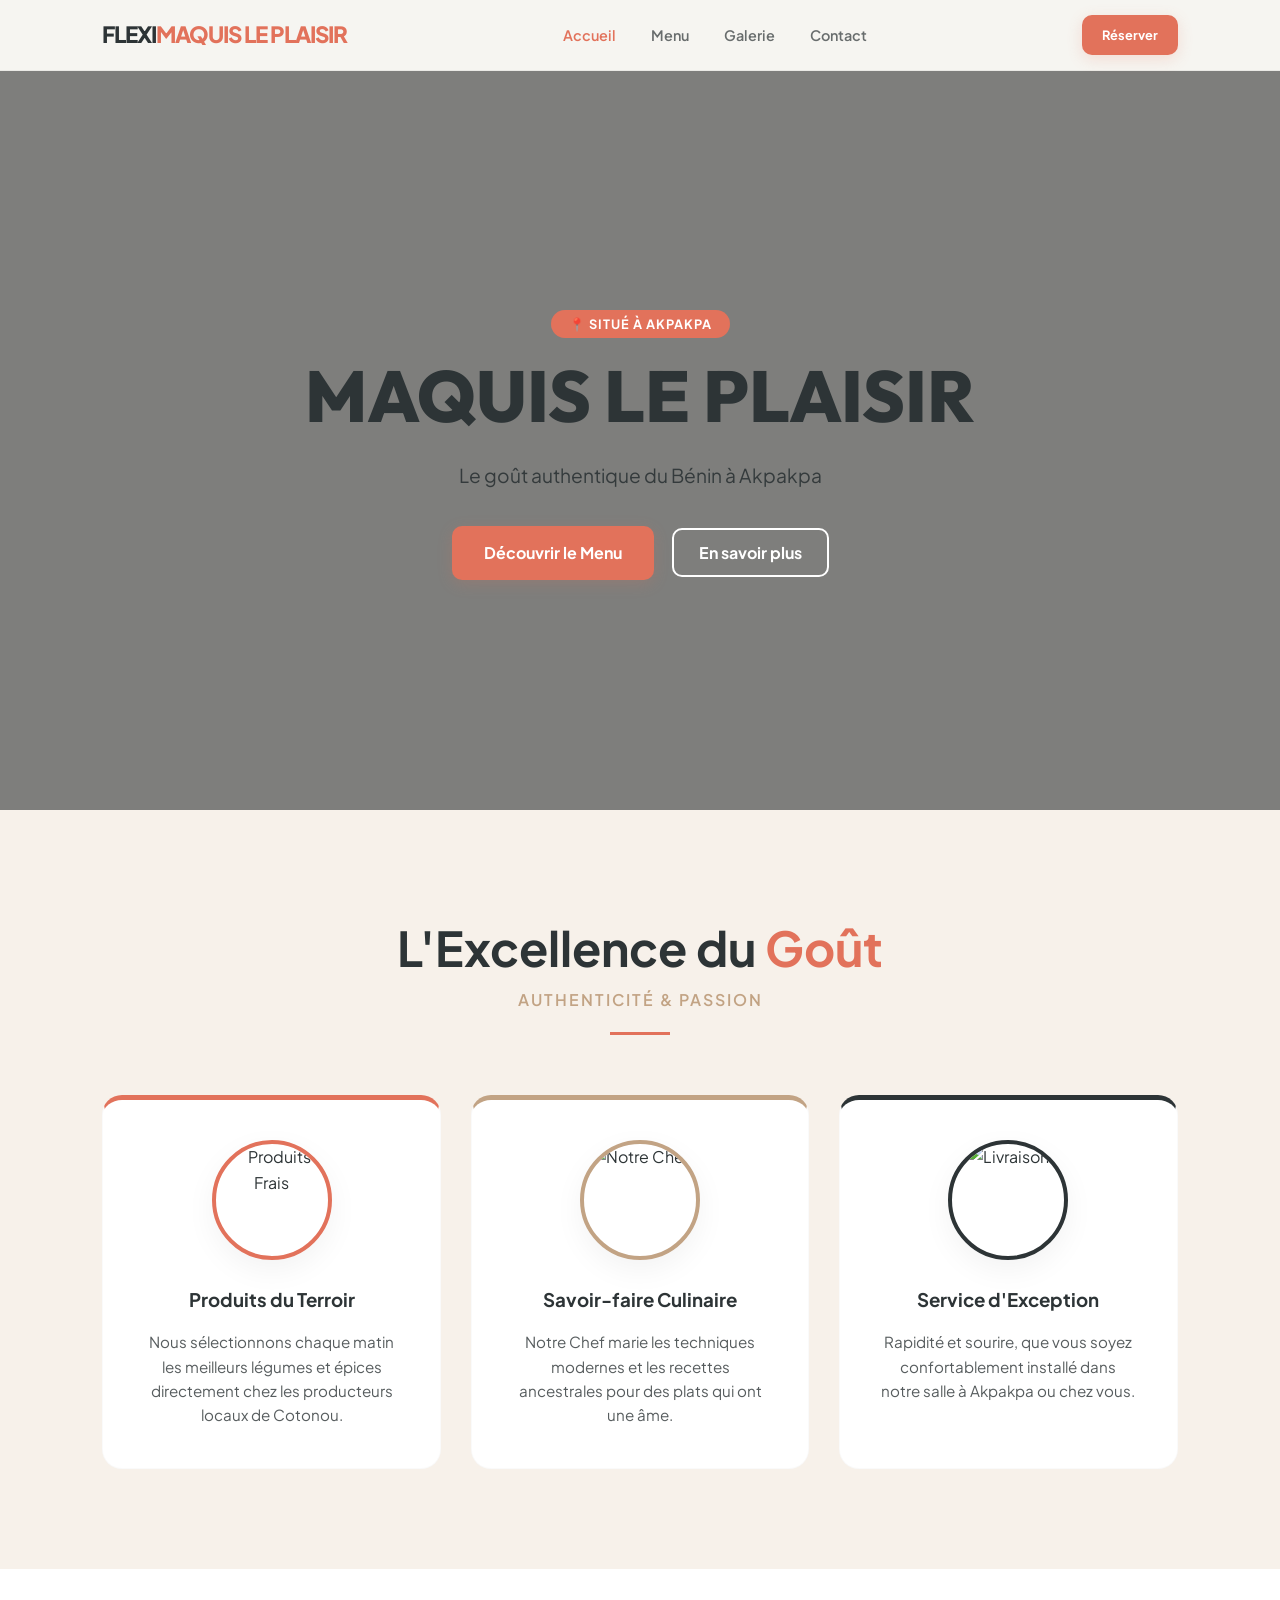
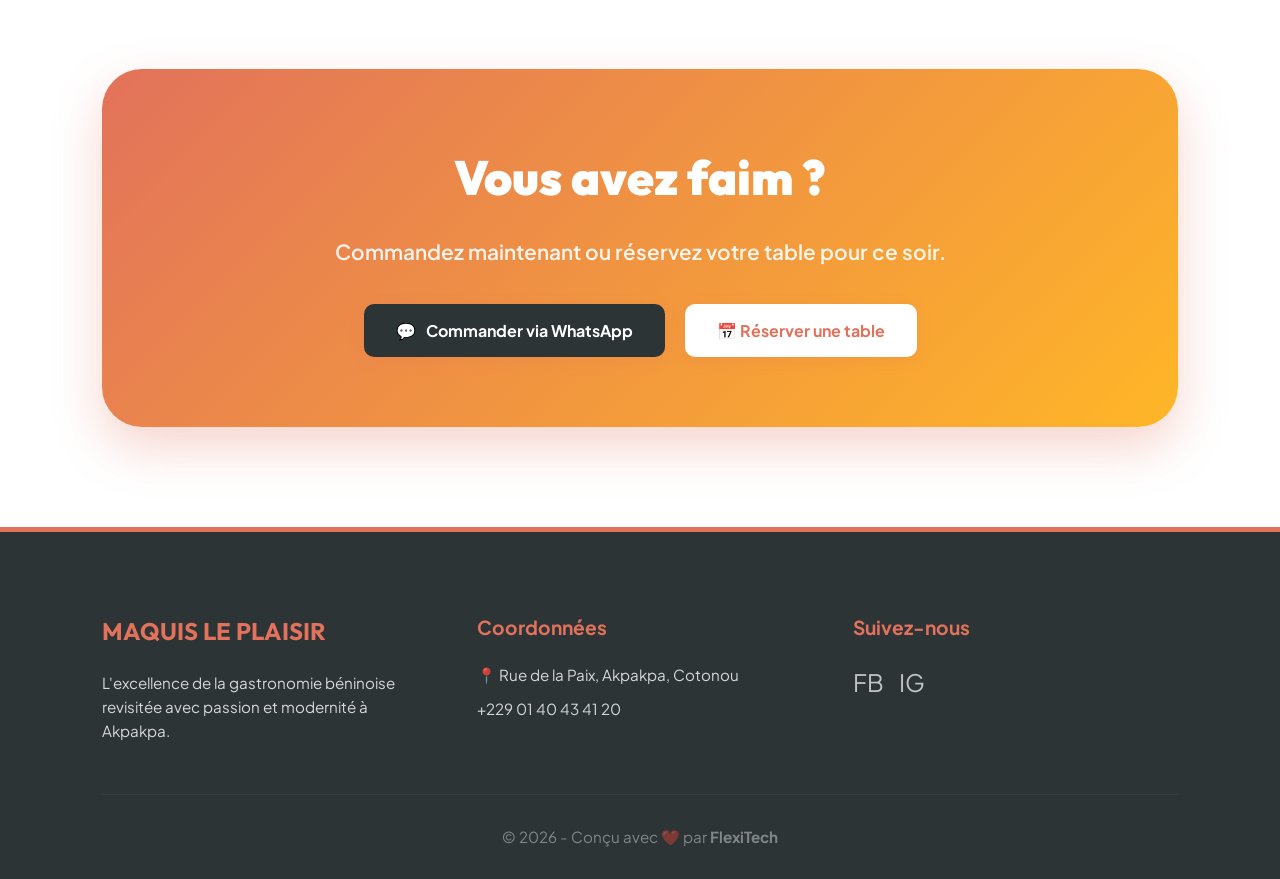
==== index.html @ 784c4c28 "Add files via upload" ====
<!DOCTYPE html>
<html lang="fr">
<head>
    <meta charset="UTF-8">
    <meta name="viewport" content="width=device-width, initial-scale=1.0">
    <title>Accueil | FlexiResto</title>
    <link href="https://fonts.googleapis.com/css2?family=Plus+Jakarta+Sans:wght@400;600;800&family=Outfit:wght@700;900&display=swap" rel="stylesheet">
    <link rel="stylesheet" href="https://cdnjs.cloudflare.com/ajax/libs/animate.css/4.1.1/animate.min.css"/>
    <link rel="stylesheet" href="css/theme.css">
</head>
<body>

    <nav class="navbar">
        <div class="logo">FLEXI<span>RESTO</span></div>
        
        <ul class="nav-links">
            <li><a href="index.html" class="active">Accueil</a></li>
            <li><a href="menu.html">Menu</a></li>
            <li><a href="galerie.html">Galerie</a></li>
            <li><a href="contact.html">Contact</a></li>
        </ul>

        <a href="reservation.html" class="btn-primary" style="padding: 10px 20px; font-size: 0.8rem;">Réserver</a>
    </nav>

    <header class="hero" style="background: linear-gradient(rgba(0,0,0,0.5), rgba(0,0,0,0.5)), url('assets/img/hero-bg.jpg') no-repeat center/cover;">
        <div class="content animate__animated animate__fadeIn">
            <span style="background: var(--primary); color: white; padding: 6px 18px; border-radius: 50px; font-weight: 700; font-size: 0.8rem; letter-spacing: 1px;">📍 SITUÉ À AKPAKPA</span>
            <h1 id="resto-name" style="margin-top: 20px; font-family: 'Outfit', sans-serif;">L'Art de la Cuisine</h1>
            <p id="resto-slogan" style="font-size: 1.2rem; max-width: 700px; margin: 20px auto; opacity: 0.9;">Une expérience culinaire unique, entre tradition et modernité.</p>
            
            <div class="cta-group" style="margin-top: 35px;">
                <a href="menu.html" class="btn-primary">Découvrir le Menu</a>
                <a href="#about" style="border: 2px solid white; color: white; padding: 12px 25px; border-radius: 10px; text-decoration: none; margin-left: 15px; font-weight: 700; transition: 0.3s;">En savoir plus</a>
            </div>
        </div>
    </header>

    <section id="about" style="background-color: var(--section-alt);">
        <div class="section-header" style="text-align: center; margin-bottom: 60px;">
            <h2 class="section-title" style="font-size: 3rem; color: var(--dark);">L'Excellence du <span style="color: var(--primary);">Goût</span></h2>
            <p style="color: var(--secondary); font-weight: 600; text-transform: uppercase; letter-spacing: 2px;">Authenticité & Passion</p>
            <div style="width: 60px; height: 3px; background: var(--primary); margin: 20px auto;"></div>
        </div>

        <div class="card-container">
            <div class="card-level-1" style="border-top: 5px solid var(--primary);">
                <div style="width: 120px; height: 120px; margin: 0 auto 25px; border-radius: 50%; overflow: hidden; border: 4px solid var(--primary); box-shadow: var(--shadow-soft);">
                    <img src="https://images.unsplash.com/photo-1540189549336-e6e99c3679fe?auto=format&fit=crop&w=200&q=80" alt="Produits Frais" style="width: 100%; height: 100%; object-fit: cover;">
                </div>
                <h3 style="margin-bottom: 15px;">Produits du Terroir</h3>
                <p style="font-size: 0.95rem; opacity: 0.8;">Nous sélectionnons chaque matin les meilleurs légumes et épices directement chez les producteurs locaux de Cotonou.</p>
            </div>
            
            <div class="card-level-1" style="border-top: 5px solid var(--secondary);">
                <div style="width: 120px; height: 120px; margin: 0 auto 25px; border-radius: 50%; overflow: hidden; border: 4px solid var(--secondary); box-shadow: var(--shadow-soft);">
                    <img src="https://images.unsplash.com/photo-1577219491135-ce391730fb2c?auto=format&fit=crop&w=200&q=80" alt="Notre Chef" style="width: 100%; height: 100%; object-fit: cover;">
                </div>
                <h3 style="margin-bottom: 15px;">Savoir-faire Culinaire</h3>
                <p style="font-size: 0.95rem; opacity: 0.8;">Notre Chef marie les techniques modernes et les recettes ancestrales pour des plats qui ont une âme.</p>
            </div>

            <div class="card-level-1" style="border-top: 5px solid var(--dark);">
                <div style="width: 120px; height: 120px; margin: 0 auto 25px; border-radius: 50%; overflow: hidden; border: 4px solid var(--dark); box-shadow: var(--shadow-soft);">
                    <img src="https://images.unsplash.com/photo-1513104890138-7c749659a591?auto=format&fit=crop&w=200&q=80" alt="Livraison" style="width: 100%; height: 100%; object-fit: cover;">
                </div>
                <h3 style="margin-bottom: 15px;">Service d'Exception</h3>
                <p style="font-size: 0.95rem; opacity: 0.8;">Rapidité et sourire, que vous soyez confortablement installé dans notre salle à Akpakpa ou chez vous.</p>
            </div>
        </div>
    </section>

    <section class="cta-final" style="padding: 100px 8%; text-align: center; background-color: var(--white);">
        <div style="background: linear-gradient(135deg, var(--primary), #FFB627); padding: 70px 40px; border-radius: 40px; color: white; box-shadow: 0 20px 50px rgba(226, 114, 91, 0.3);">
            <h2 style="font-size: 3rem; margin-bottom: 20px; font-weight: 900; font-family: 'Outfit', sans-serif;">Vous avez faim ?</h2>
            <p style="font-size: 1.3rem; margin-bottom: 35px; font-weight: 600; opacity: 0.9;">Commandez maintenant ou réservez votre table pour ce soir.</p>
            <div style="display: flex; justify-content: center; gap: 20px; flex-wrap: wrap;">
                <a href="https://wa.me/2290140434120" class="btn-primary" style="background: var(--dark); color: white; display: flex; align-items: center; gap: 10px;">
                    <span>💬</span> Commander via WhatsApp
                </a>
                <a href="reservation.html" class="btn-primary" style="background: white; color: var(--primary);">📅 Réserver une table</a>
            </div>
        </div>
    </section>

    <footer class="footer">
        <div class="footer-grid">
            <div style="text-align: left;">
                <h3 id="resto-name-footer" style="font-family: 'Outfit', sans-serif;">NOM DU RESTO</h3>
                <p style="max-width: 300px; margin-top: 15px;">L'excellence de la gastronomie béninoise revisitée avec passion et modernité à Akpakpa.</p>
            </div>
            <div style="text-align: left;">
                <h4 style="color: var(--primary); margin-bottom: 20px; font-size: 1.2rem;">Coordonnées</h4>
                <p id="resto-address" style="margin-bottom: 10px;">📍 Cotonou, Akpakpa</p>
                <p id="resto-tel">📞 +229 01 40 43 41 20</p>
            </div>
            <div style="text-align: left;">
                <h4 style="color: var(--primary); margin-bottom: 20px; font-size: 1.2rem;">Suivez-nous</h4>
                <div style="display: flex; gap: 15px; font-size: 1.5rem;">
                    <a href="#" style="text-decoration: none; color: white; opacity: 0.7;">FB</a>
                    <a href="#" style="text-decoration: none; color: white; opacity: 0.7;">IG</a>
                </div>
            </div>
        </div>
        <div class="footer-bottom">
            <p>© 2026 - Conçu avec ❤️ par <strong>FlexiTech</strong></p>
        </div>
    </footer>

    <script src="js/config.js"></script>
    <script>
        document.addEventListener("DOMContentLoaded", () => {
            if(typeof CONFIG !== 'undefined'){
                document.getElementById('resto-name').textContent = CONFIG.restoName;
                document.getElementById('resto-name-footer').textContent = CONFIG.restoName;
                document.getElementById('resto-slogan').textContent = CONFIG.slogan;
                document.getElementById('resto-address').textContent = "📍 " + CONFIG.address;
                document.title = CONFIG.restoName + " | Accueil";
            }
        });
    </script>
</body>
</html>
---- css/theme.css ----
/* Fichier : theme.css
   Style : Minimaliste Chic & Rythmé
   Couleurs : Terre cuite (Terracotta), Beige Sable, Anthracite
*/

@import url('https://fonts.googleapis.com/css2?family=Plus+Jakarta+Sans:wght@300;500;700;800&display=swap');

:root {
    --bg-color: #FDFCF8;      /* Blanc crème (Fond principal) */
    --section-alt: #F7F1EA;   /* Beige sable (Pour différencier les sections) */
    --primary: #E2725B;       /* Terracotta (Couleur d'accent) */
    --secondary: #C2A384;     /* Beige doré */
    --dark: #2D3436;          /* Gris charbon (Texte et Footer) */
    --white: #FFFFFF;
    --shadow-soft: 0 10px 30px rgba(0,0,0,0.05);
    --shadow-hover: 0 20px 40px rgba(226, 114, 91, 0.15);
    --transition: all 0.4s cubic-bezier(0.165, 0.84, 0.44, 1);
}

/* --- BASES --- */
* {
    margin: 0; 
    padding: 0; 
    box-sizing: border-box;
    font-family: 'Plus Jakarta Sans', sans-serif;
}

body {
    background-color: var(--bg-color);
    color: var(--dark);
    line-height: 1.6;
    overflow-x: hidden;
}

/* --- NAVIGATION (HORIZONTALE & FLUIDE) --- */
.navbar {
    display: flex;
    justify-content: space-between;
    align-items: center;
    padding: 15px 8%;
    background: rgba(253, 252, 248, 0.95);
    backdrop-filter: blur(10px);
    position: fixed;
    width: 100%;
    top: 0;
    z-index: 1000;
    border-bottom: 1px solid rgba(0,0,0,0.05);
}

.logo {
    font-size: 1.4rem;
    font-weight: 800;
    letter-spacing: -1px;
    text-decoration: none;
    color: var(--dark);
}

.logo span {
    color: var(--primary);
}

.nav-links {
    display: flex;
    list-style: none;
    gap: 35px;
}

.nav-links a {
    text-decoration: none;
    color: var(--dark);
    font-weight: 600;
    font-size: 0.9rem;
    transition: var(--transition);
    opacity: 0.7;
}

.nav-links a:hover, .nav-links a.active {
    color: var(--primary);
    opacity: 1;
}

/* --- SECTIONS (DIFFÉRENCIATION DE NIVEAU) --- */
section {
    padding: 100px 8%;
}

/* Alterne automatiquement le fond pour casser le blanc */
section:nth-child(even) {
    background-color: var(--section-alt);
}

/* --- CARTES (EFFETS DE PROFONDEUR) --- */
.card-container {
    display: grid;
    grid-template-columns: repeat(auto-fit, minmax(300px, 1fr));
    gap: 30px;
    margin-top: 40px;
}

.card-level-1 {
    background: var(--white);
    padding: 40px;
    border-radius: 20px;
    border: 1px solid rgba(0,0,0,0.02);
    transition: var(--transition);
    text-align: center;
}

/* Animation au survol : élévation et changement d'ombre */
.card-level-1:hover {
    transform: translateY(-12px);
    box-shadow: var(--shadow-hover);
    border-color: var(--primary);
}

/* --- BOUTONS --- */
.btn-primary {
    background-color: var(--primary);
    color: var(--white);
    padding: 14px 32px;
    border-radius: 10px;
    font-weight: 700;
    text-decoration: none;
    display: inline-block;
    transition: var(--transition);
    border: none;
    cursor: pointer;
    box-shadow: 0 4px 15px rgba(226, 114, 91, 0.2);
}

.btn-primary:hover {
    background-color: var(--dark);
    transform: scale(1.05);
    box-shadow: 0 8px 25px rgba(0,0,0,0.2);
}

/* --- HERO SECTION --- */
.hero {
    height: 90vh;
    display: flex;
    align-items: center;
    justify-content: center;
    text-align: center;
    padding-top: 80px;
}

.hero h1 {
    font-size: clamp(2.5rem, 6vw, 4.5rem);
    font-weight: 800;
    color: var(--dark);
    line-height: 1.1;
    margin-bottom: 25px;
}

.hero span {
    color: var(--primary);
}

/* Styles spécifiques pour la page Menu */
.menu-tabs {
    display: flex;
    justify-content: center;
    gap: 20px;
    margin-bottom: 50px;
    flex-wrap: wrap;
}

.tab-btn {
    padding: 10px 25px;
    border: 2px solid var(--secondary);
    background: transparent;
    color: var(--dark);
    border-radius: 50px;
    font-weight: 700;
    cursor: pointer;
    transition: var(--transition);
}

.tab-btn:hover, .tab-btn.active {
    background: var(--primary);
    border-color: var(--primary);
    color: white;
}

.menu-item-card {
    background: white;
    border-radius: 25px;
    overflow: hidden;
    box-shadow: var(--shadow-soft);
    transition: var(--transition);
    border: 1px solid rgba(0,0,0,0.05);
}

.menu-item-card:hover {
    transform: translateY(-10px);
    box-shadow: var(--shadow-hover);
}

.menu-img-container {
    position: relative;
    height: 220px;
    overflow: hidden;
}

.menu-img-container img {
    width: 100%;
    height: 100%;
    object-fit: cover;
    transition: 0.5s;
}

.menu-item-card:hover .menu-img-container img {
    transform: scale(1.1);
}

.price-tag {
    position: absolute;
    bottom: 15px;
    right: 15px;
    background: var(--white);
    color: var(--primary);
    padding: 8px 15px;
    border-radius: 50px;
    font-weight: 800;
    box-shadow: 0 5px 15px rgba(0,0,0,0.1);
}
/* --- STYLE GALERIE --- */
.gallery-grid {
    display: columns;
    column-count: 3; /* 3 colonnes sur PC */
    column-gap: 20px;
    padding: 40px 0;
}

@media (max-width: 900px) { .gallery-grid { column-count: 2; } }
@media (max-width: 600px) { .gallery-grid { column-count: 1; } }

.gallery-item {
    background: var(--white);
    margin-bottom: 20px;
    break-inside: avoid;
    border-radius: 20px;
    overflow: hidden;
    position: relative;
    cursor: pointer;
    box-shadow: var(--shadow-soft);
    transition: var(--transition);
}

.gallery-item img {
    width: 100%;
    display: block;
    transition: 0.6s;
}

.gallery-overlay {
    position: absolute;
    top: 0; left: 0; width: 100%; height: 100%;
    background: rgba(226, 114, 91, 0.8); /* Couleur Terracotta transparente */
    display: flex;
    align-items: center;
    justify-content: center;
    opacity: 0;
    transition: 0.4s;
    color: white;
    font-weight: 700;
    font-size: 1.2rem;
}

.gallery-item:hover .gallery-overlay { opacity: 1; }
.gallery-item:hover img { transform: scale(1.1); }
/* --- FOOTER (DÉMARQUÉ ET SOMBRE) --- */
/* --- STYLE CONTACT --- */
.contact-wrapper {
    display: grid;
    grid-template-columns: 1fr 1.5fr;
    gap: 50px;
    align-items: start;
}

@media (max-width: 900px) {
    .contact-wrapper { grid-template-columns: 1fr; }
}

.info-box {
    background: var(--section-alt);
    padding: 40px;
    border-radius: 30px;
}

.info-item {
    display: flex;
    align-items: center;
    gap: 20px;
    margin-bottom: 30px;
}

.info-icon {
    width: 50px;
    height: 50px;
    background: var(--white);
    display: flex;
    align-items: center;
    justify-content: center;
    border-radius: 15px;
    font-size: 1.5rem;
    box-shadow: var(--shadow-soft);
}

/* Formulaire Stylisé */
.contact-form {
    display: grid;
    gap: 20px;
}

.form-group {
    display: flex;
    flex-direction: column;
    gap: 8px;
}

.form-group input, .form-group textarea {
    padding: 15px;
    border: 1px solid rgba(0,0,0,0.1);
    border-radius: 10px;
    background: var(--white);
    font-size: 1rem;
    outline: none;
    transition: 0.3s;
}
/* --- STYLE RÉSERVATION --- */
.res-container {
    display: grid;
    grid-template-columns: 1fr 1.2fr;
    background: var(--white);
    border-radius: 30px;
    overflow: hidden;
    box-shadow: var(--shadow-hover);
    margin-top: -50px; /* Chevauchement sur le hero pour le style */
    position: relative;
    z-index: 10;
}

@media (max-width: 900px) {
    .res-container { grid-template-columns: 1fr; margin-top: 20px; }
    .res-image { height: 250px; }
}

.res-image {
    background: url('https://images.unsplash.com/photo-1550966841-3ee39b098199?auto=format&fit=crop&w=800&q=80') center/cover;
}

.res-form-side {
    padding: 50px;
}

.res-grid {
    display: grid;
    grid-template-columns: 1fr 1fr;
    gap: 20px;
    margin-bottom: 25px;
}

.input-icon-group {
    position: relative;
}

.input-icon-group span {
    position: absolute;
    left: 15px;
    top: 50%;
    transform: translateY(-50%);
    opacity: 0.5;
}

.input-icon-group input, .input-icon-group select {
    padding-left: 45px !important;
    width: 100%;
}
.form-group input:focus, .form-group textarea:focus {
    border-color: var(--primary);
    box-shadow: 0 0 10px rgba(226, 114, 91, 0.1);
}
.footer {
    background-color: var(--dark);
    color: var(--white);
    padding: 80px 8% 30px;
    border-top: 5px solid var(--primary);
}

.footer-grid {
    display: grid;
    grid-template-columns: repeat(auto-fit, minmax(250px, 1fr));
    gap: 50px;
    margin-bottom: 50px;
}

.footer h3 {
    font-size: 1.5rem;
    margin-bottom: 20px;
    color: var(--primary);
}

.footer p {
    opacity: 0.8;
    font-size: 0.95rem;
}

.footer-links {
    list-style: none;
}

.footer-links li {
    margin-bottom: 12px;
}

.footer-links a {
    color: var(--white);
    text-decoration: none;
    opacity: 0.7;
    transition: 0.3s;
}

.footer-links a:hover {
    opacity: 1;
    color: var(--primary);
    padding-left: 5px;
}

.footer-bottom {
    text-align: center;
    padding-top: 30px;
    border-top: 1px solid rgba(255, 255, 255, 0.1);
    font-size: 0.85rem;
    opacity: 0.5;
}
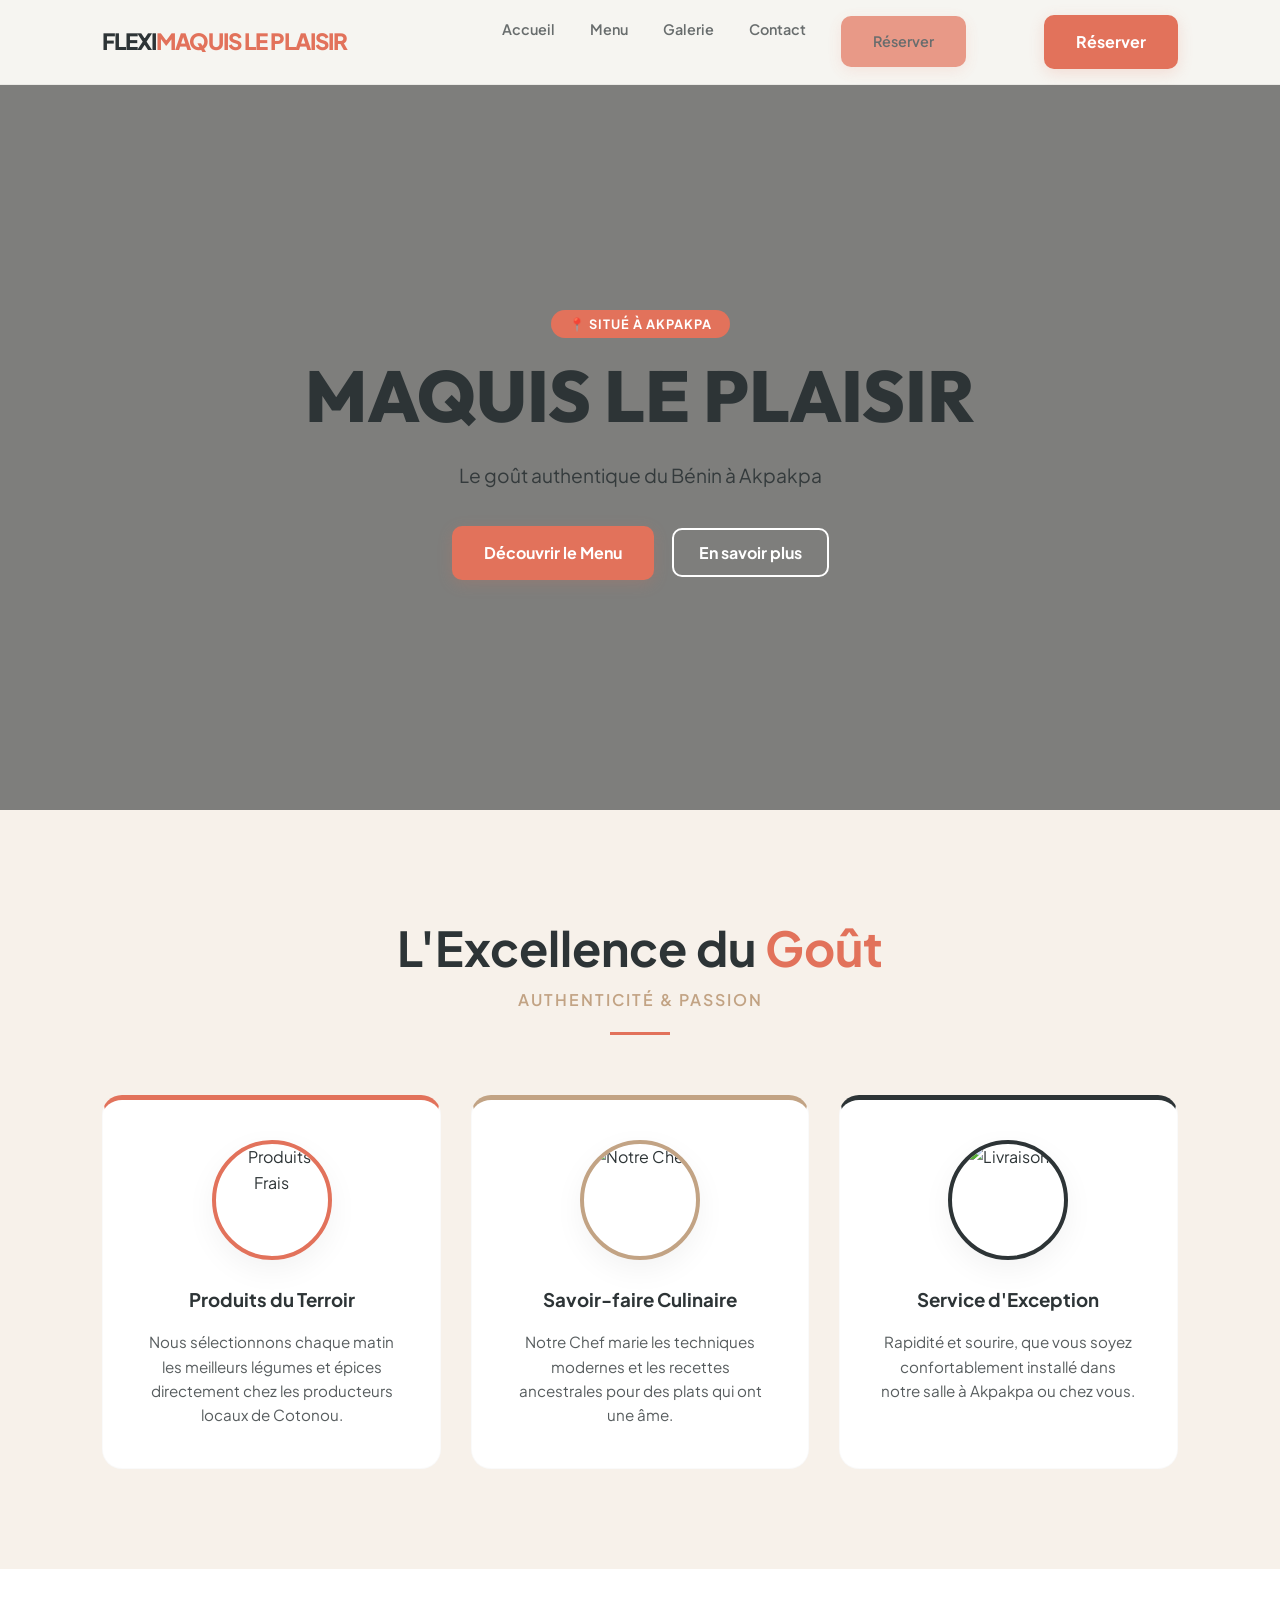
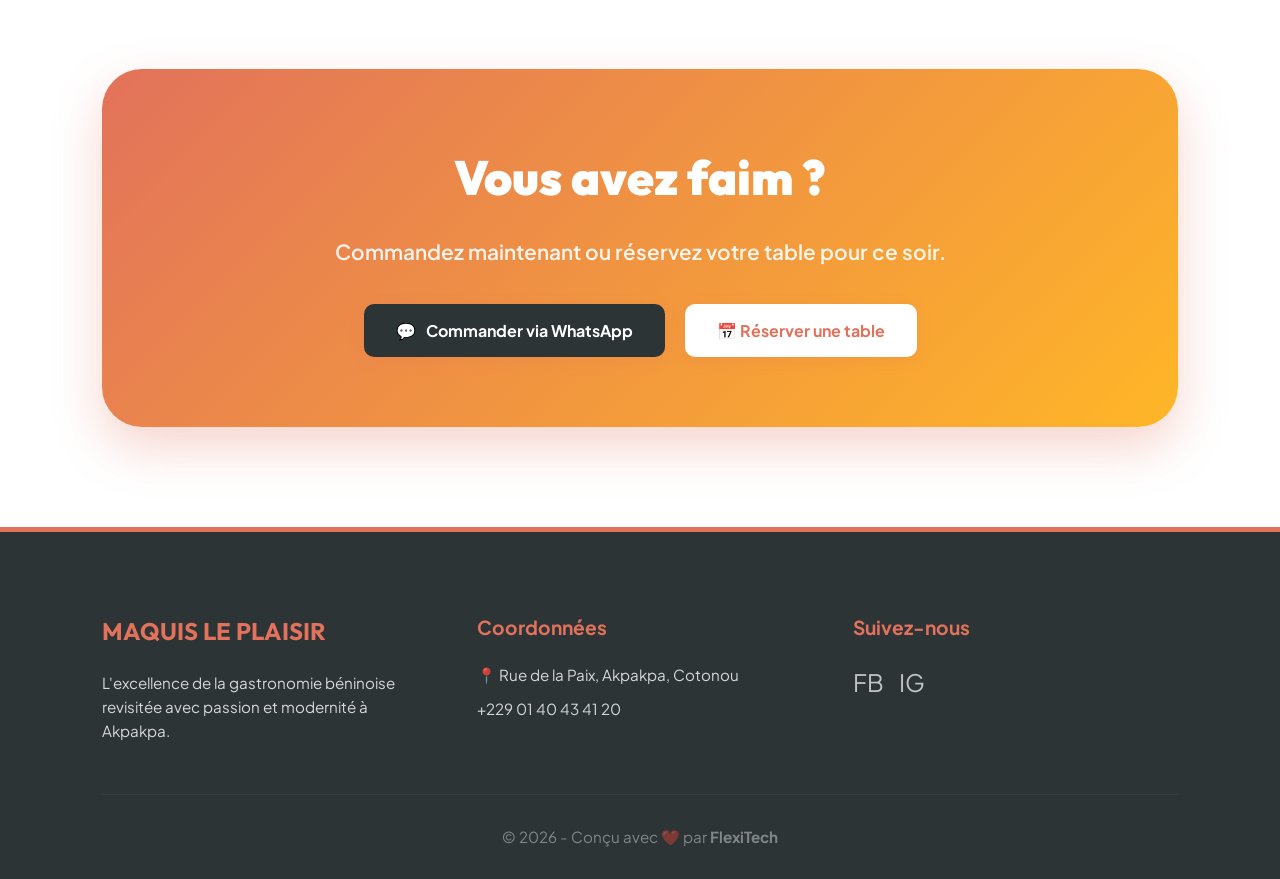
==== commit 02c254df: "Update index.html" ====
--- a/index.html
+++ b/index.html
@@ -10,18 +10,25 @@
 </head>
 <body>
 
-    <nav class="navbar">
-        <div class="logo">FLEXI<span>RESTO</span></div>
-        
-        <ul class="nav-links">
-            <li><a href="index.html" class="active">Accueil</a></li>
-            <li><a href="menu.html">Menu</a></li>
-            <li><a href="galerie.html">Galerie</a></li>
-            <li><a href="contact.html">Contact</a></li>
-        </ul>
+   <nav class="navbar">
+    <div class="logo">FLEXI<span>RESTO</span></div>
+    
+    <div class="menu-toggle" id="mobile-menu">
+        <span class="bar"></span>
+        <span class="bar"></span>
+        <span class="bar"></span>
+    </div>
 
-        <a href="reservation.html" class="btn-primary" style="padding: 10px 20px; font-size: 0.8rem;">Réserver</a>
-    </nav>
+    <ul class="nav-links" id="navLinks">
+        <li><a href="index.html">Accueil</a></li>
+        <li><a href="menu.html">Menu</a></li>
+        <li><a href="galerie.html">Galerie</a></li>
+        <li><a href="contact.html">Contact</a></li>
+        <li><a href="reservation.html" class="btn-primary mobile-reserve">Réserver</a></li>
+    </ul>
+
+    <a href="reservation.html" class="btn-primary nav-desktop-btn">Réserver</a>
+</nav>
 
     <header class="hero" style="background: linear-gradient(rgba(0,0,0,0.5), rgba(0,0,0,0.5)), url('assets/img/hero-bg.jpg') no-repeat center/cover;">
         <div class="content animate__animated animate__fadeIn">
@@ -120,4 +127,4 @@
         });
     </script>
 </body>
-</html>+</html>
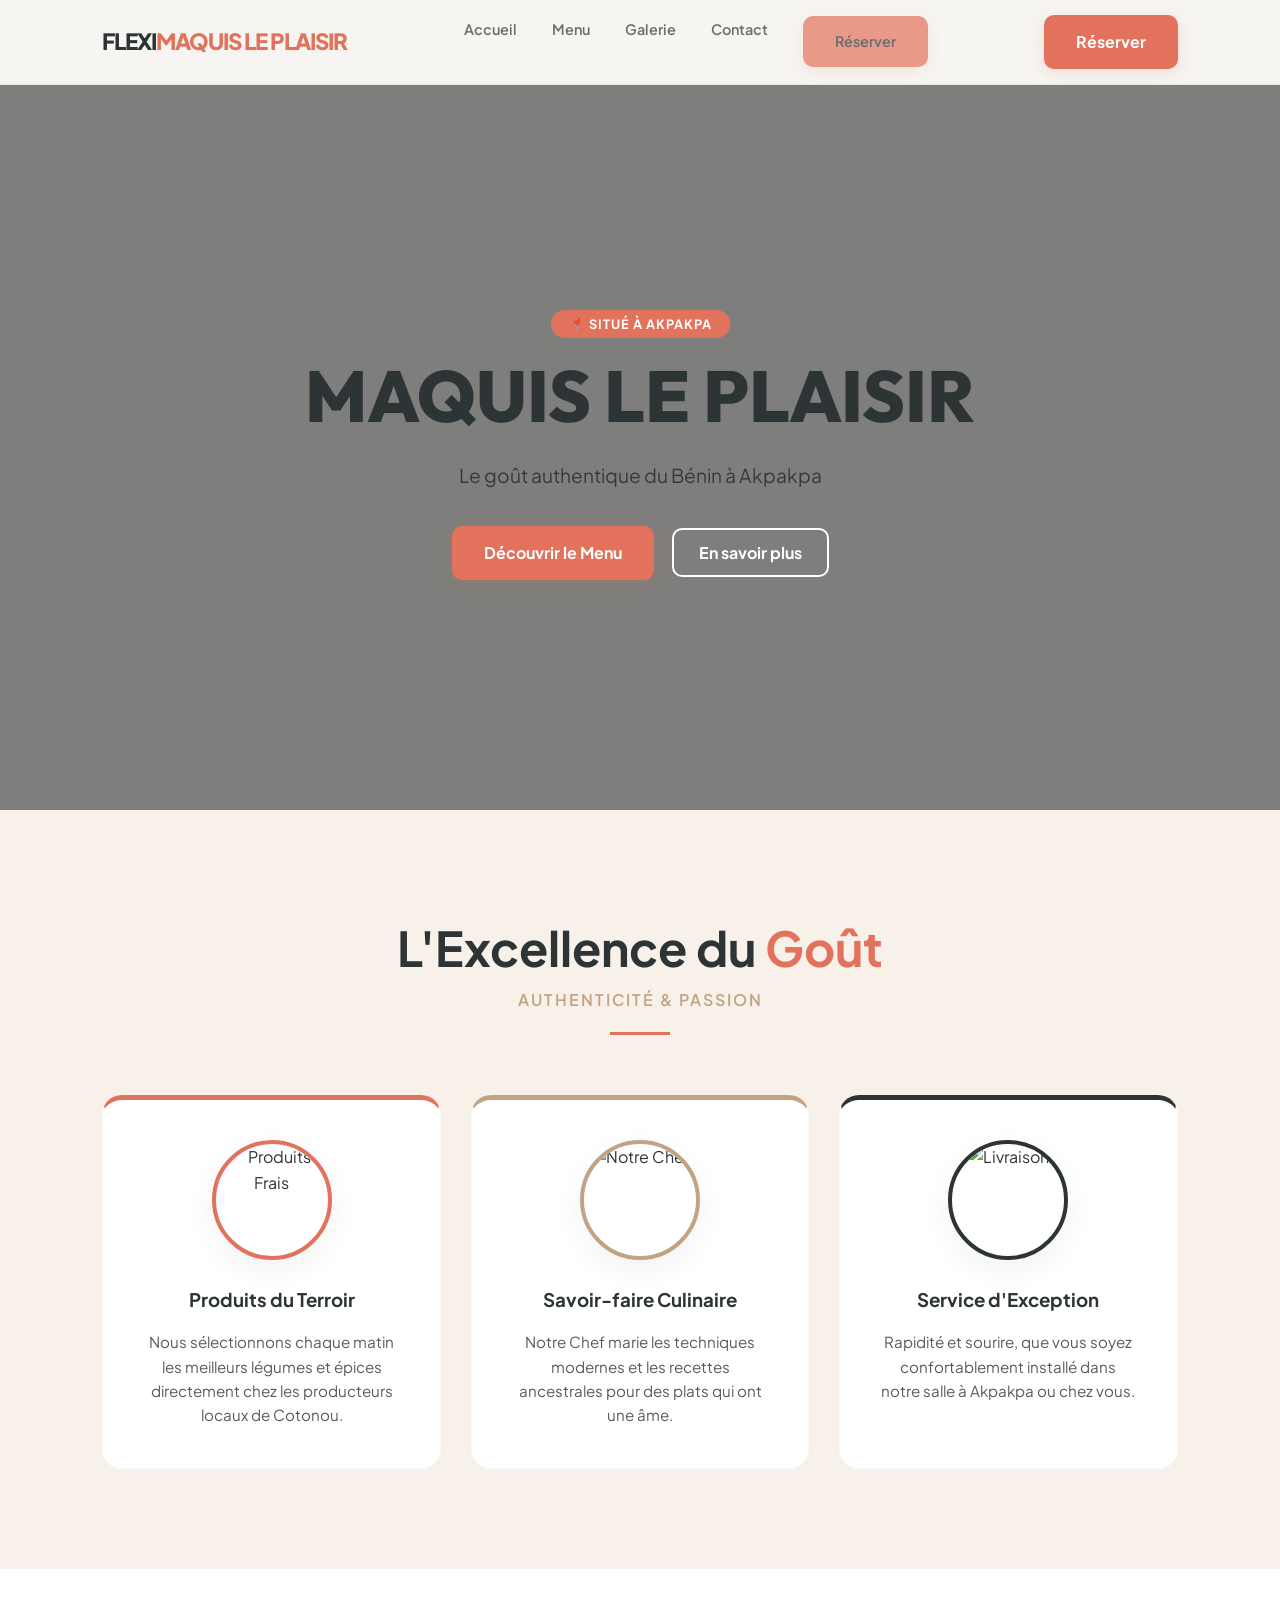
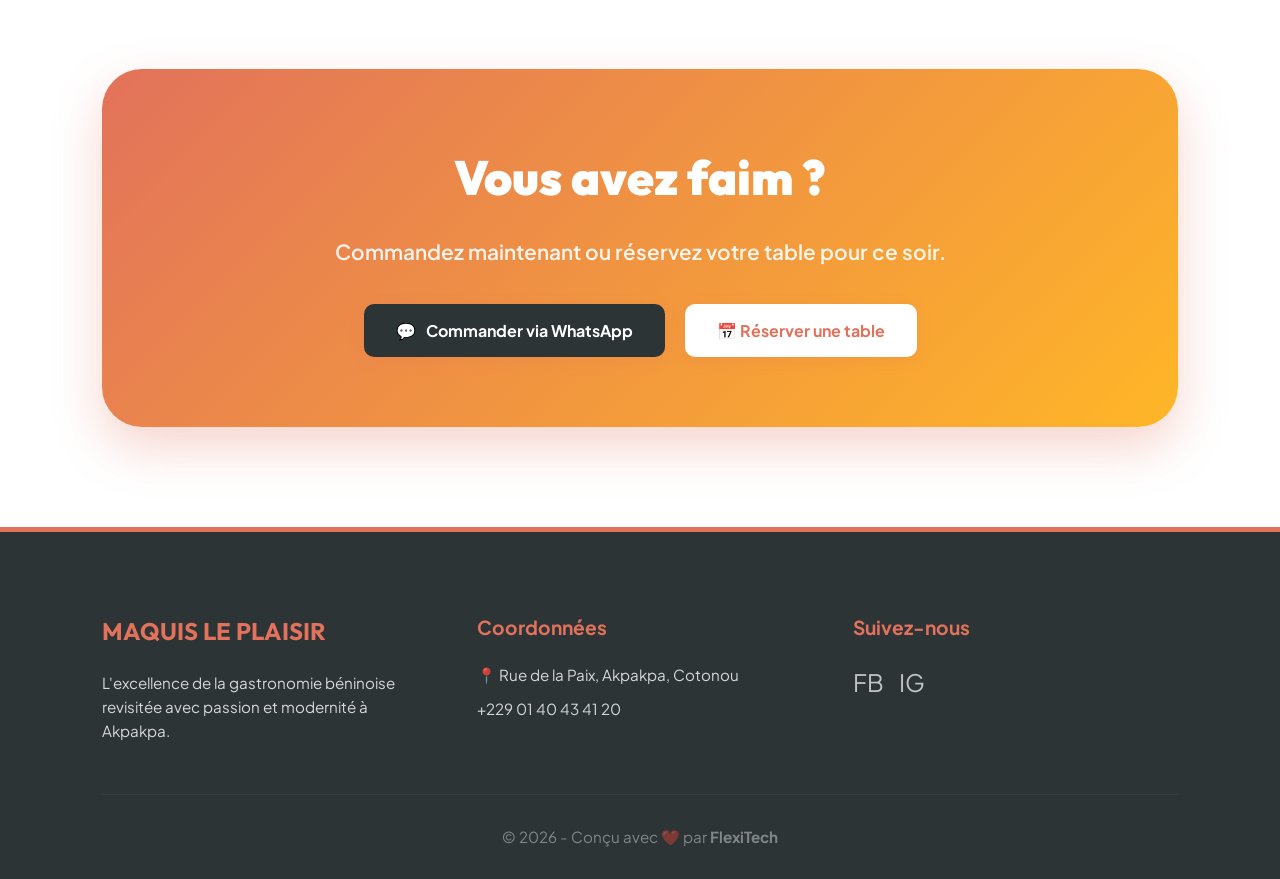
==== commit 741b6bda: "Update index.html" ====
--- a/index.html
+++ b/index.html
@@ -113,7 +113,7 @@
             <p>© 2026 - Conçu avec ❤️ par <strong>FlexiTech</strong></p>
         </div>
     </footer>
-
+ <script sce="js/scripts.js"></script>
     <script src="js/config.js"></script>
     <script>
         document.addEventListener("DOMContentLoaded", () => {
--- a/css/theme.css
+++ b/css/theme.css
@@ -433,4 +433,64 @@
     border-top: 1px solid rgba(255, 255, 255, 0.1);
     font-size: 0.85rem;
     opacity: 0.5;
-}+}
+
+/* --- Style du bouton Burger (Tirets) --- */
+.menu-toggle {
+    display: none; /* Caché sur PC */
+    flex-direction: column;
+    cursor: pointer;
+    gap: 6px;
+    z-index: 1100;
+}
+
+.menu-toggle .bar {
+    width: 28px;
+    height: 3px;
+    background-color: var(--primary); /* Utilise ta couleur orange/rouge */
+    transition: all 0.3s ease;
+    border-radius: 5px;
+}
+
+/* --- Responsive Mobile --- */
+@media (max-width: 768px) {
+    .menu-toggle {
+        display: flex;
+    }
+
+    .nav-desktop-btn {
+        display: none; /* Cache le bouton réserver de droite sur mobile */
+    }
+
+    .nav-links {
+        position: fixed;
+        top: -100vh; /* Cache le menu en haut */
+        left: 0;
+        width: 100%;
+        height: 100vh;
+        background: white;
+        flex-direction: column;
+        justify-content: center;
+        align-items: center;
+        transition: 0.5s cubic-bezier(0.77, 0, 0.175, 1);
+        z-index: 1000;
+    }
+
+    .nav-links.active {
+        top: 0; /* Affiche le menu */
+    }
+
+    .nav-links li {
+        margin: 20px 0;
+    }
+
+    .nav-links a {
+        font-size: 1.5rem;
+        font-weight: 700;
+    }
+
+    /* Animation du Burger en X */
+    .menu-toggle.is-active .bar:nth-child(2) { opacity: 0; }
+    .menu-toggle.is-active .bar:nth-child(1) { transform: translateY(9px) rotate(45deg); }
+    .menu-toggle.is-active .bar:nth-child(3) { transform: translateY(-9px) rotate(-45deg); }
+}
